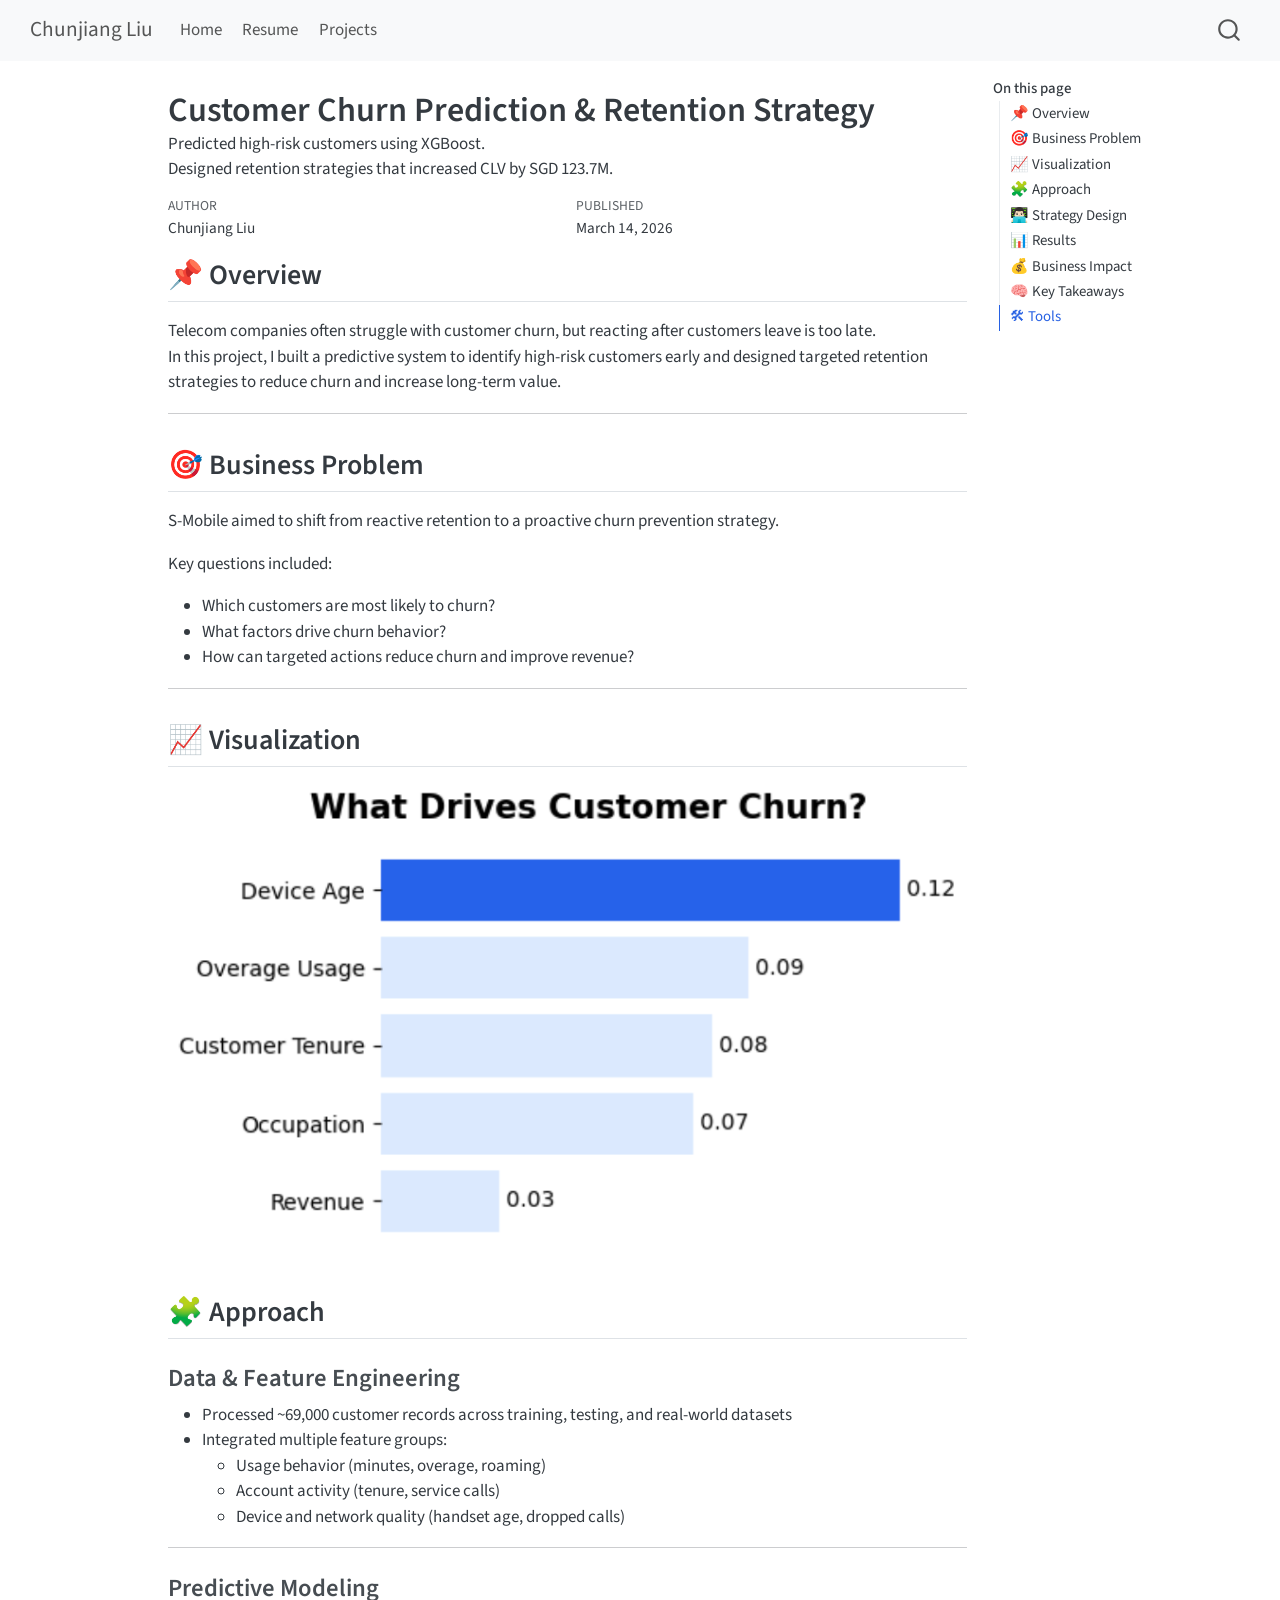
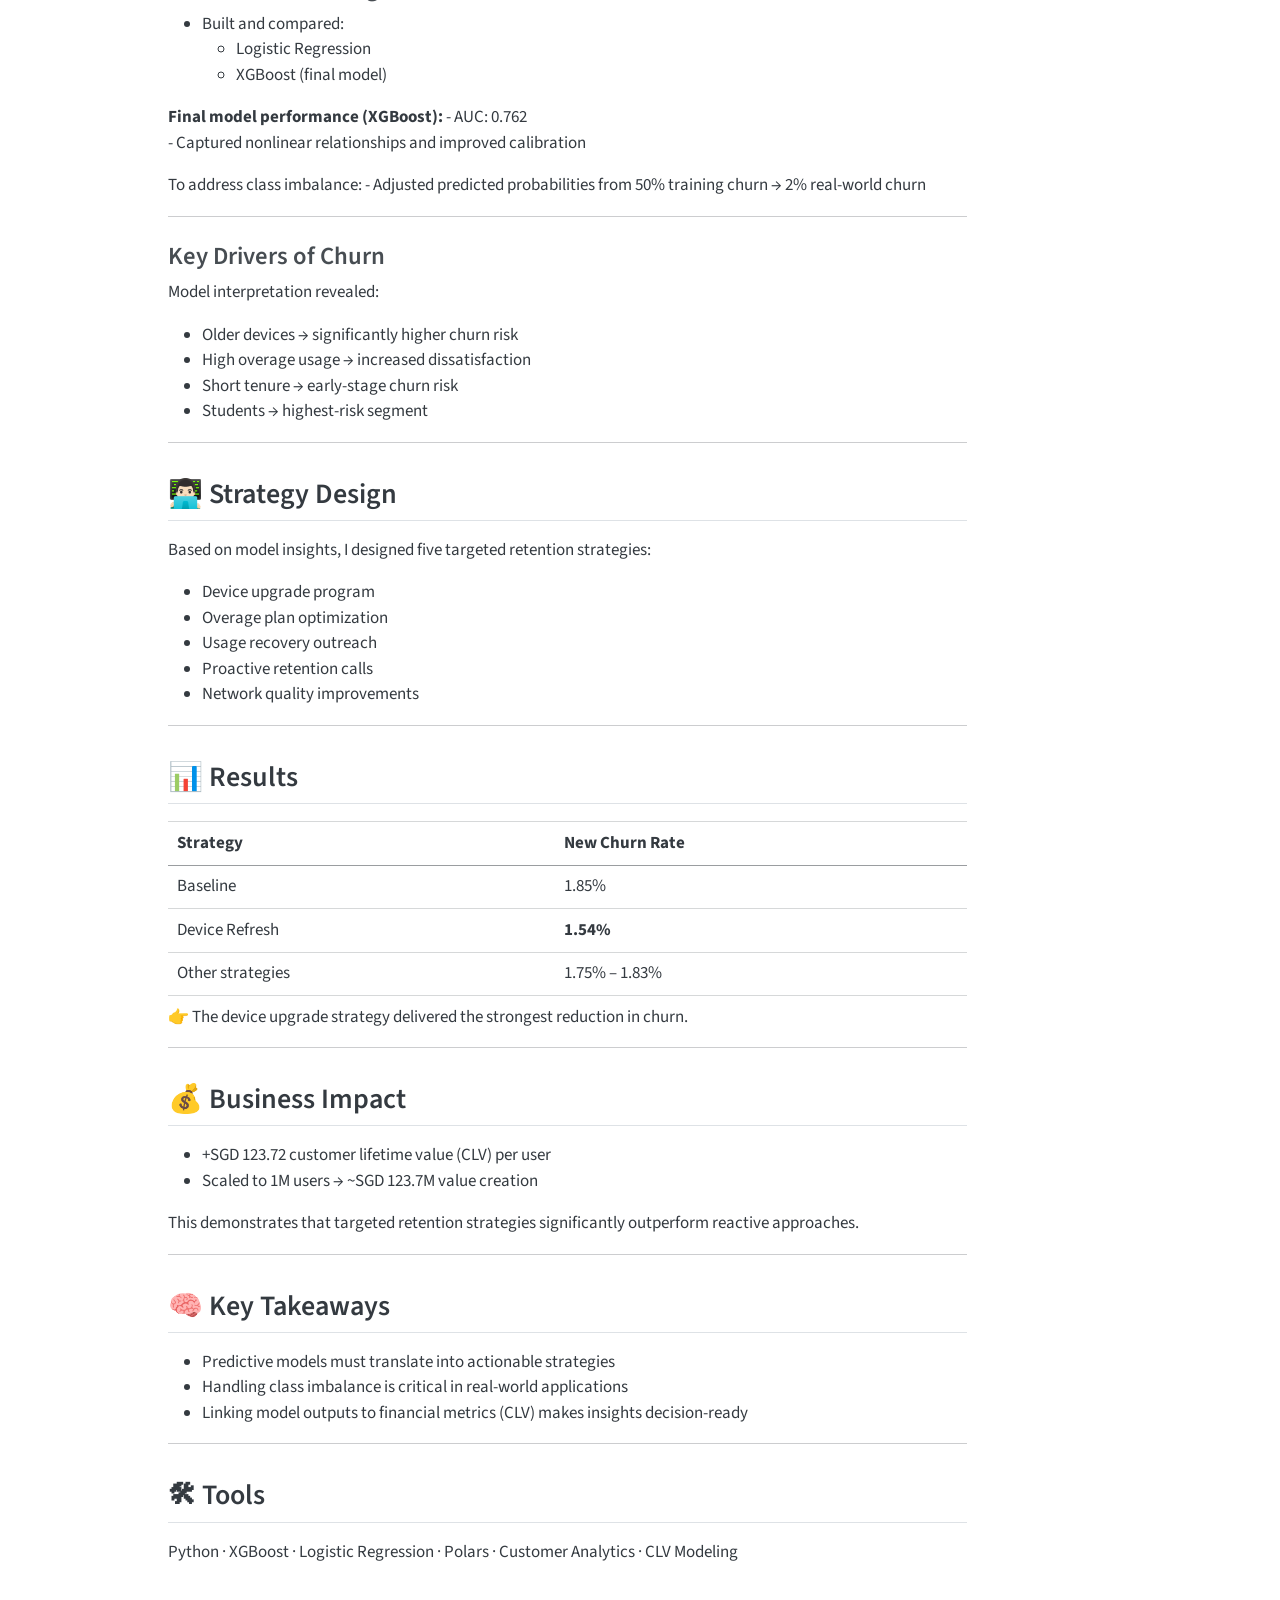
==== docs/projects/project1/index.html @ 224e1a7e "First Version Website Commit" ====
<!DOCTYPE html>
<html xmlns="http://www.w3.org/1999/xhtml" lang="en" xml:lang="en"><head>

<meta charset="utf-8">
<meta name="generator" content="quarto-1.9.36">

<meta name="viewport" content="width=device-width, initial-scale=1.0, user-scalable=yes">

<meta name="author" content="Chunjiang Liu">
<meta name="dcterms.date" content="2026-03-14">
<meta name="description" content="Predicted high-risk customers using XGBoost. Designed retention strategies that increased CLV by SGD 123.7M.">

<title>Customer Churn Prediction &amp; Retention Strategy – Chunjiang Liu</title>
<style>
/* Default styles provided by pandoc.
** See https://pandoc.org/MANUAL.html#variables-for-html for config info.
*/
code{white-space: pre-wrap;}
span.smallcaps{font-variant: small-caps;}
div.columns{display: flex; gap: min(4vw, 1.5em);}
div.column{flex: auto; overflow-x: auto;}
div.hanging-indent{margin-left: 1.5em; text-indent: -1.5em;}
ul.task-list{list-style: none;}
ul.task-list li input[type="checkbox"] {
  width: 0.8em;
  margin: 0 0.8em 0.2em -1em; /* quarto-specific, see https://github.com/quarto-dev/quarto-cli/issues/4556 */ 
  vertical-align: middle;
}
</style>


<script src="../../site_libs/quarto-nav/quarto-nav.js"></script>
<script src="../../site_libs/quarto-nav/headroom.min.js"></script>
<script src="../../site_libs/clipboard/clipboard.min.js"></script>
<script src="../../site_libs/quarto-search/autocomplete.umd.js"></script>
<script src="../../site_libs/quarto-search/fuse.min.js"></script>
<script src="../../site_libs/quarto-search/quarto-search.js"></script>
<meta name="quarto:offset" content="../../">
<script src="../../site_libs/quarto-html/quarto.js" type="module"></script>
<script src="../../site_libs/quarto-html/tabsets/tabsets.js" type="module"></script>
<script src="../../site_libs/quarto-html/popper.min.js"></script>
<script src="../../site_libs/quarto-html/tippy.umd.min.js"></script>
<script src="../../site_libs/quarto-html/anchor.min.js"></script>
<link href="../../site_libs/quarto-html/tippy.css" rel="stylesheet">
<link href="../../site_libs/quarto-html/quarto-syntax-highlighting-845c23b38eaddc0f92fda52bfe77a8c8.css" rel="stylesheet" id="quarto-text-highlighting-styles">
<script src="../../site_libs/bootstrap/bootstrap.min.js"></script>
<link href="../../site_libs/bootstrap/bootstrap-icons.css" rel="stylesheet">
<link href="../../site_libs/bootstrap/bootstrap-158031087360bce0ff56dc785ce39e06.min.css" rel="stylesheet" append-hash="true" id="quarto-bootstrap" data-mode="light">
<script id="quarto-search-options" type="application/json">{
  "location": "navbar",
  "copy-button": false,
  "collapse-after": 3,
  "panel-placement": "end",
  "type": "overlay",
  "limit": 50,
  "keyboard-shortcut": [
    "f",
    "/",
    "s"
  ],
  "show-item-context": false,
  "language": {
    "search-no-results-text": "No results",
    "search-matching-documents-text": "matching documents",
    "search-copy-link-title": "Copy link to search",
    "search-hide-matches-text": "Hide additional matches",
    "search-more-match-text": "more match in this document",
    "search-more-matches-text": "more matches in this document",
    "search-clear-button-title": "Clear",
    "search-text-placeholder": "",
    "search-detached-cancel-button-title": "Cancel",
    "search-submit-button-title": "Submit",
    "search-label": "Search"
  }
}</script>


<link rel="stylesheet" href="../../styles.css">
</head>

<body class="nav-fixed quarto-light">

<div id="quarto-search-results"></div>
  <header id="quarto-header" class="headroom fixed-top">
    <nav class="navbar navbar-expand-lg " data-bs-theme="dark">
      <div class="navbar-container container-fluid">
      <div class="navbar-brand-container mx-auto">
    <a class="navbar-brand" href="../../index.html">
    <span class="navbar-title">Chunjiang Liu</span>
    </a>
  </div>
            <div id="quarto-search" class="" title="Search"></div>
          <button class="navbar-toggler" type="button" data-bs-toggle="collapse" data-bs-target="#navbarCollapse" aria-controls="navbarCollapse" role="menu" aria-expanded="false" aria-label="Toggle navigation" onclick="if (window.quartoToggleHeadroom) { window.quartoToggleHeadroom(); }">
  <span class="navbar-toggler-icon"></span>
</button>
          <div class="collapse navbar-collapse" id="navbarCollapse">
            <ul class="navbar-nav navbar-nav-scroll me-auto">
  <li class="nav-item">
    <a class="nav-link" href="../../index.html"> 
<span class="menu-text">Home</span></a>
  </li>  
  <li class="nav-item">
    <a class="nav-link" href="../../resume.html"> 
<span class="menu-text">Resume</span></a>
  </li>  
  <li class="nav-item">
    <a class="nav-link" href="../../projects.html"> 
<span class="menu-text">Projects</span></a>
  </li>  
</ul>
          </div> <!-- /navcollapse -->
            <div class="quarto-navbar-tools">
</div>
      </div> <!-- /container-fluid -->
    </nav>
</header>
<!-- content -->
<div id="quarto-content" class="quarto-container page-columns page-rows-contents page-layout-article page-navbar">
<!-- sidebar -->
<!-- margin-sidebar -->
    <div id="quarto-margin-sidebar" class="sidebar margin-sidebar">
        <nav id="TOC" role="doc-toc" class="toc-active">
    <h2 id="toc-title">On this page</h2>
   
  <ul>
  <li><a href="#overview" id="toc-overview" class="nav-link active" data-scroll-target="#overview">📌 Overview</a></li>
  <li><a href="#business-problem" id="toc-business-problem" class="nav-link" data-scroll-target="#business-problem">🎯 Business Problem</a></li>
  <li><a href="#visualization" id="toc-visualization" class="nav-link" data-scroll-target="#visualization">📈 Visualization</a></li>
  <li><a href="#approach" id="toc-approach" class="nav-link" data-scroll-target="#approach">🧩 Approach</a>
  <ul class="collapse">
  <li><a href="#data-feature-engineering" id="toc-data-feature-engineering" class="nav-link" data-scroll-target="#data-feature-engineering">Data &amp; Feature Engineering</a></li>
  <li><a href="#predictive-modeling" id="toc-predictive-modeling" class="nav-link" data-scroll-target="#predictive-modeling">Predictive Modeling</a></li>
  <li><a href="#key-drivers-of-churn" id="toc-key-drivers-of-churn" class="nav-link" data-scroll-target="#key-drivers-of-churn">Key Drivers of Churn</a></li>
  </ul></li>
  <li><a href="#strategy-design" id="toc-strategy-design" class="nav-link" data-scroll-target="#strategy-design">👨🏻‍💻 Strategy Design</a></li>
  <li><a href="#results" id="toc-results" class="nav-link" data-scroll-target="#results">📊 Results</a></li>
  <li><a href="#business-impact" id="toc-business-impact" class="nav-link" data-scroll-target="#business-impact">💰 Business Impact</a></li>
  <li><a href="#key-takeaways" id="toc-key-takeaways" class="nav-link" data-scroll-target="#key-takeaways">🧠 Key Takeaways</a></li>
  <li><a href="#tools" id="toc-tools" class="nav-link" data-scroll-target="#tools">🛠 Tools</a></li>
  </ul>
</nav>
    </div>
<!-- main -->
<main class="content" id="quarto-document-content">

<header id="title-block-header" class="quarto-title-block default">
<div class="quarto-title">
<h1 class="title">Customer Churn Prediction &amp; Retention Strategy</h1>
</div>

<div>
  <div class="description">
    Predicted high-risk customers using XGBoost.<br>Designed retention strategies that increased CLV by SGD 123.7M.
  </div>
</div>


<div class="quarto-title-meta">

    <div>
    <div class="quarto-title-meta-heading">Author</div>
    <div class="quarto-title-meta-contents">
             <p>Chunjiang Liu </p>
          </div>
  </div>
    
    <div>
    <div class="quarto-title-meta-heading">Published</div>
    <div class="quarto-title-meta-contents">
      <p class="date">March 14, 2026</p>
    </div>
  </div>
  
    
  </div>
  


</header>


<section id="overview" class="level2">
<h2 class="anchored" data-anchor-id="overview">📌 Overview</h2>
<p>Telecom companies often struggle with customer churn, but reacting after customers leave is too late.<br>
In this project, I built a predictive system to identify high-risk customers early and designed targeted retention strategies to reduce churn and increase long-term value.</p>
<hr>
</section>
<section id="business-problem" class="level2">
<h2 class="anchored" data-anchor-id="business-problem">🎯 Business Problem</h2>
<p>S-Mobile aimed to shift from reactive retention to a proactive churn prevention strategy.</p>
<p>Key questions included:</p>
<ul>
<li>Which customers are most likely to churn?</li>
<li>What factors drive churn behavior?</li>
<li>How can targeted actions reduce churn and improve revenue?</li>
</ul>
<hr>
</section>
<section id="visualization" class="level2">
<h2 class="anchored" data-anchor-id="visualization">📈 Visualization</h2>
<p><img src="S-Mobile Project Cover.png" class="img-fluid"></p>
</section>
<section id="approach" class="level2">
<h2 class="anchored" data-anchor-id="approach">🧩 Approach</h2>
<section id="data-feature-engineering" class="level3">
<h3 class="anchored" data-anchor-id="data-feature-engineering">Data &amp; Feature Engineering</h3>
<ul>
<li>Processed ~69,000 customer records across training, testing, and real-world datasets<br>
</li>
<li>Integrated multiple feature groups:
<ul>
<li>Usage behavior (minutes, overage, roaming)</li>
<li>Account activity (tenure, service calls)</li>
<li>Device and network quality (handset age, dropped calls)</li>
</ul></li>
</ul>
<hr>
</section>
<section id="predictive-modeling" class="level3">
<h3 class="anchored" data-anchor-id="predictive-modeling">Predictive Modeling</h3>
<ul>
<li>Built and compared:
<ul>
<li>Logistic Regression<br>
</li>
<li>XGBoost (final model)</li>
</ul></li>
</ul>
<p><strong>Final model performance (XGBoost):</strong> - AUC: 0.762<br>
- Captured nonlinear relationships and improved calibration</p>
<p>To address class imbalance: - Adjusted predicted probabilities from 50% training churn → 2% real-world churn</p>
<hr>
</section>
<section id="key-drivers-of-churn" class="level3">
<h3 class="anchored" data-anchor-id="key-drivers-of-churn">Key Drivers of Churn</h3>
<p>Model interpretation revealed:</p>
<ul>
<li>Older devices → significantly higher churn risk<br>
</li>
<li>High overage usage → increased dissatisfaction<br>
</li>
<li>Short tenure → early-stage churn risk<br>
</li>
<li>Students → highest-risk segment</li>
</ul>
<hr>
</section>
</section>
<section id="strategy-design" class="level2">
<h2 class="anchored" data-anchor-id="strategy-design">👨🏻‍💻 Strategy Design</h2>
<p>Based on model insights, I designed five targeted retention strategies:</p>
<ul>
<li>Device upgrade program<br>
</li>
<li>Overage plan optimization<br>
</li>
<li>Usage recovery outreach<br>
</li>
<li>Proactive retention calls<br>
</li>
<li>Network quality improvements</li>
</ul>
<hr>
</section>
<section id="results" class="level2">
<h2 class="anchored" data-anchor-id="results">📊 Results</h2>
<table class="caption-top table">
<thead>
<tr class="header">
<th>Strategy</th>
<th>New Churn Rate</th>
</tr>
</thead>
<tbody>
<tr class="odd">
<td>Baseline</td>
<td>1.85%</td>
</tr>
<tr class="even">
<td>Device Refresh</td>
<td><strong>1.54%</strong></td>
</tr>
<tr class="odd">
<td>Other strategies</td>
<td>1.75% – 1.83%</td>
</tr>
</tbody>
</table>
<p>👉 The device upgrade strategy delivered the strongest reduction in churn.</p>
<hr>
</section>
<section id="business-impact" class="level2">
<h2 class="anchored" data-anchor-id="business-impact">💰 Business Impact</h2>
<ul>
<li>+SGD 123.72 customer lifetime value (CLV) per user<br>
</li>
<li>Scaled to 1M users → ~SGD 123.7M value creation</li>
</ul>
<p>This demonstrates that targeted retention strategies significantly outperform reactive approaches.</p>
<hr>
</section>
<section id="key-takeaways" class="level2">
<h2 class="anchored" data-anchor-id="key-takeaways">🧠 Key Takeaways</h2>
<ul>
<li>Predictive models must translate into actionable strategies<br>
</li>
<li>Handling class imbalance is critical in real-world applications<br>
</li>
<li>Linking model outputs to financial metrics (CLV) makes insights decision-ready</li>
</ul>
<hr>
</section>
<section id="tools" class="level2">
<h2 class="anchored" data-anchor-id="tools">🛠 Tools</h2>
<p>Python · XGBoost · Logistic Regression · Polars · Customer Analytics · CLV Modeling</p>


</section>

</main> <!-- /main -->
<script id="quarto-html-after-body" type="application/javascript">
  window.document.addEventListener("DOMContentLoaded", function (event) {
    const icon = "";
    const anchorJS = new window.AnchorJS();
    anchorJS.options = {
      placement: 'right',
      icon: icon
    };
    anchorJS.add('.anchored');
    const isCodeAnnotation = (el) => {
      for (const clz of el.classList) {
        if (clz.startsWith('code-annotation-')) {                     
          return true;
        }
      }
      return false;
    }
    const onCopySuccess = function(e) {
      // button target
      const button = e.trigger;
      // don't keep focus
      button.blur();
      // flash "checked"
      button.classList.add('code-copy-button-checked');
      var currentTitle = button.getAttribute("title");
      button.setAttribute("title", "Copied!");
      let tooltip;
      if (window.bootstrap) {
        button.setAttribute("data-bs-toggle", "tooltip");
        button.setAttribute("data-bs-placement", "left");
        button.setAttribute("data-bs-title", "Copied!");
        tooltip = new bootstrap.Tooltip(button, 
          { trigger: "manual", 
            customClass: "code-copy-button-tooltip",
            offset: [0, -8]});
        tooltip.show();    
      }
      setTimeout(function() {
        if (tooltip) {
          tooltip.hide();
          button.removeAttribute("data-bs-title");
          button.removeAttribute("data-bs-toggle");
          button.removeAttribute("data-bs-placement");
        }
        button.setAttribute("title", currentTitle);
        button.classList.remove('code-copy-button-checked');
      }, 1000);
      // clear code selection
      e.clearSelection();
    }
    const getTextToCopy = function(trigger) {
      const outerScaffold = trigger.parentElement.cloneNode(true);
      const codeEl = outerScaffold.querySelector('code');
      for (const childEl of codeEl.children) {
        if (isCodeAnnotation(childEl)) {
          childEl.remove();
        }
      }
      return codeEl.innerText;
    }
    const clipboard = new window.ClipboardJS('.code-copy-button:not([data-in-quarto-modal])', {
      text: getTextToCopy
    });
    clipboard.on('success', onCopySuccess);
    if (window.document.getElementById('quarto-embedded-source-code-modal')) {
      const clipboardModal = new window.ClipboardJS('.code-copy-button[data-in-quarto-modal]', {
        text: getTextToCopy,
        container: window.document.getElementById('quarto-embedded-source-code-modal')
      });
      clipboardModal.on('success', onCopySuccess);
    }
      var localhostRegex = new RegExp(/^(?:http|https):\/\/localhost\:?[0-9]*\//);
      var mailtoRegex = new RegExp(/^mailto:/);
        var filterRegex = new RegExp('/' + window.location.host + '/');
      var isInternal = (href) => {
          return filterRegex.test(href) || localhostRegex.test(href) || mailtoRegex.test(href);
      }
      // Inspect non-navigation links and adorn them if external
     var links = window.document.querySelectorAll('a[href]:not(.nav-link):not(.navbar-brand):not(.toc-action):not(.sidebar-link):not(.sidebar-item-toggle):not(.pagination-link):not(.no-external):not([aria-hidden]):not(.dropdown-item):not(.quarto-navigation-tool):not(.about-link)');
      for (var i=0; i<links.length; i++) {
        const link = links[i];
        if (!isInternal(link.href)) {
          // undo the damage that might have been done by quarto-nav.js in the case of
          // links that we want to consider external
          if (link.dataset.originalHref !== undefined) {
            link.href = link.dataset.originalHref;
          }
        }
      }
    function tippyHover(el, contentFn, onTriggerFn, onUntriggerFn) {
      const config = {
        allowHTML: true,
        maxWidth: 500,
        delay: 100,
        arrow: false,
        appendTo: function(el) {
            return el.parentElement;
        },
        interactive: true,
        interactiveBorder: 10,
        theme: 'quarto',
        placement: 'bottom-start',
      };
      if (contentFn) {
        config.content = contentFn;
      }
      if (onTriggerFn) {
        config.onTrigger = onTriggerFn;
      }
      if (onUntriggerFn) {
        config.onUntrigger = onUntriggerFn;
      }
      window.tippy(el, config); 
    }
    const noterefs = window.document.querySelectorAll('a[role="doc-noteref"]');
    for (var i=0; i<noterefs.length; i++) {
      const ref = noterefs[i];
      tippyHover(ref, function() {
        // use id or data attribute instead here
        let href = ref.getAttribute('data-footnote-href') || ref.getAttribute('href');
        try { href = new URL(href).hash; } catch {}
        const id = href.replace(/^#\/?/, "");
        const note = window.document.getElementById(id);
        if (note) {
          return note.innerHTML;
        } else {
          return "";
        }
      });
    }
    const xrefs = window.document.querySelectorAll('a.quarto-xref');
    const processXRef = (id, note) => {
      // Strip column container classes
      const stripColumnClz = (el) => {
        el.classList.remove("page-full", "page-columns");
        if (el.children) {
          for (const child of el.children) {
            stripColumnClz(child);
          }
        }
      }
      stripColumnClz(note)
      if (id === null || id.startsWith('sec-')) {
        // Special case sections, only their first couple elements
        const container = document.createElement("div");
        if (note.children && note.children.length > 2) {
          container.appendChild(note.children[0].cloneNode(true));
          for (let i = 1; i < note.children.length; i++) {
            const child = note.children[i];
            if (child.tagName === "P" && child.innerText === "") {
              continue;
            } else {
              container.appendChild(child.cloneNode(true));
              break;
            }
          }
          if (window.Quarto?.typesetMath) {
            window.Quarto.typesetMath(container);
          }
          return container.innerHTML
        } else {
          if (window.Quarto?.typesetMath) {
            window.Quarto.typesetMath(note);
          }
          return note.innerHTML;
        }
      } else {
        // Remove any anchor links if they are present
        const anchorLink = note.querySelector('a.anchorjs-link');
        if (anchorLink) {
          anchorLink.remove();
        }
        if (window.Quarto?.typesetMath) {
          window.Quarto.typesetMath(note);
        }
        if (note.classList.contains("callout")) {
          return note.outerHTML;
        } else {
          return note.innerHTML;
        }
      }
    }
    for (var i=0; i<xrefs.length; i++) {
      const xref = xrefs[i];
      tippyHover(xref, undefined, function(instance) {
        instance.disable();
        let url = xref.getAttribute('href');
        let hash = undefined; 
        if (url.startsWith('#')) {
          hash = url;
        } else {
          try { hash = new URL(url).hash; } catch {}
        }
        if (hash) {
          const id = hash.replace(/^#\/?/, "");
          const note = window.document.getElementById(id);
          if (note !== null) {
            try {
              const html = processXRef(id, note.cloneNode(true));
              instance.setContent(html);
            } finally {
              instance.enable();
              instance.show();
            }
          } else {
            // See if we can fetch this
            fetch(url.split('#')[0])
            .then(res => res.text())
            .then(html => {
              const parser = new DOMParser();
              const htmlDoc = parser.parseFromString(html, "text/html");
              const note = htmlDoc.getElementById(id);
              if (note !== null) {
                const html = processXRef(id, note);
                instance.setContent(html);
              } 
            }).finally(() => {
              instance.enable();
              instance.show();
            });
          }
        } else {
          // See if we can fetch a full url (with no hash to target)
          // This is a special case and we should probably do some content thinning / targeting
          fetch(url)
          .then(res => res.text())
          .then(html => {
            const parser = new DOMParser();
            const htmlDoc = parser.parseFromString(html, "text/html");
            const note = htmlDoc.querySelector('main.content');
            if (note !== null) {
              // This should only happen for chapter cross references
              // (since there is no id in the URL)
              // remove the first header
              if (note.children.length > 0 && note.children[0].tagName === "HEADER") {
                note.children[0].remove();
              }
              const html = processXRef(null, note);
              instance.setContent(html);
            } 
          }).finally(() => {
            instance.enable();
            instance.show();
          });
        }
      }, function(instance) {
      });
    }
        let selectedAnnoteEl;
        const selectorForAnnotation = ( cell, annotation) => {
          let cellAttr = 'data-code-cell="' + cell + '"';
          let lineAttr = 'data-code-annotation="' +  annotation + '"';
          const selector = 'span[' + cellAttr + '][' + lineAttr + ']';
          return selector;
        }
        const selectCodeLines = (annoteEl) => {
          const doc = window.document;
          const targetCell = annoteEl.getAttribute("data-target-cell");
          const targetAnnotation = annoteEl.getAttribute("data-target-annotation");
          const annoteSpan = window.document.querySelector(selectorForAnnotation(targetCell, targetAnnotation));
          const lines = annoteSpan.getAttribute("data-code-lines").split(",");
          const lineIds = lines.map((line) => {
            return targetCell + "-" + line;
          })
          let top = null;
          let height = null;
          let parent = null;
          if (lineIds.length > 0) {
              //compute the position of the single el (top and bottom and make a div)
              const el = window.document.getElementById(lineIds[0]);
              top = el.offsetTop;
              height = el.offsetHeight;
              parent = el.parentElement.parentElement;
            if (lineIds.length > 1) {
              const lastEl = window.document.getElementById(lineIds[lineIds.length - 1]);
              const bottom = lastEl.offsetTop + lastEl.offsetHeight;
              height = bottom - top;
            }
            if (top !== null && height !== null && parent !== null) {
              // cook up a div (if necessary) and position it 
              let div = window.document.getElementById("code-annotation-line-highlight");
              if (div === null) {
                div = window.document.createElement("div");
                div.setAttribute("id", "code-annotation-line-highlight");
                div.style.position = 'absolute';
                parent.appendChild(div);
              }
              div.style.top = top - 2 + "px";
              div.style.height = height + 4 + "px";
              div.style.left = 0;
              let gutterDiv = window.document.getElementById("code-annotation-line-highlight-gutter");
              if (gutterDiv === null) {
                gutterDiv = window.document.createElement("div");
                gutterDiv.setAttribute("id", "code-annotation-line-highlight-gutter");
                gutterDiv.style.position = 'absolute';
                const codeCell = window.document.getElementById(targetCell);
                const gutter = codeCell.querySelector('.code-annotation-gutter');
                gutter.appendChild(gutterDiv);
              }
              gutterDiv.style.top = top - 2 + "px";
              gutterDiv.style.height = height + 4 + "px";
            }
            selectedAnnoteEl = annoteEl;
          }
        };
        const unselectCodeLines = () => {
          const elementsIds = ["code-annotation-line-highlight", "code-annotation-line-highlight-gutter"];
          elementsIds.forEach((elId) => {
            const div = window.document.getElementById(elId);
            if (div) {
              div.remove();
            }
          });
          selectedAnnoteEl = undefined;
        };
          // Handle positioning of the toggle
      window.addEventListener(
        "resize",
        throttle(() => {
          elRect = undefined;
          if (selectedAnnoteEl) {
            selectCodeLines(selectedAnnoteEl);
          }
        }, 10)
      );
      function throttle(fn, ms) {
      let throttle = false;
      let timer;
        return (...args) => {
          if(!throttle) { // first call gets through
              fn.apply(this, args);
              throttle = true;
          } else { // all the others get throttled
              if(timer) clearTimeout(timer); // cancel #2
              timer = setTimeout(() => {
                fn.apply(this, args);
                timer = throttle = false;
              }, ms);
          }
        };
      }
        // Attach click handler to the DT
        const annoteDls = window.document.querySelectorAll('dt[data-target-cell]');
        for (const annoteDlNode of annoteDls) {
          annoteDlNode.addEventListener('click', (event) => {
            const clickedEl = event.target;
            if (clickedEl !== selectedAnnoteEl) {
              unselectCodeLines();
              const activeEl = window.document.querySelector('dt[data-target-cell].code-annotation-active');
              if (activeEl) {
                activeEl.classList.remove('code-annotation-active');
              }
              selectCodeLines(clickedEl);
              clickedEl.classList.add('code-annotation-active');
            } else {
              // Unselect the line
              unselectCodeLines();
              clickedEl.classList.remove('code-annotation-active');
            }
          });
        }
    const findCites = (el) => {
      const parentEl = el.parentElement;
      if (parentEl) {
        const cites = parentEl.dataset.cites;
        if (cites) {
          return {
            el,
            cites: cites.split(' ')
          };
        } else {
          return findCites(el.parentElement)
        }
      } else {
        return undefined;
      }
    };
    var bibliorefs = window.document.querySelectorAll('a[role="doc-biblioref"]');
    for (var i=0; i<bibliorefs.length; i++) {
      const ref = bibliorefs[i];
      const citeInfo = findCites(ref);
      if (citeInfo) {
        tippyHover(citeInfo.el, function() {
          var popup = window.document.createElement('div');
          citeInfo.cites.forEach(function(cite) {
            var citeDiv = window.document.createElement('div');
            citeDiv.classList.add('hanging-indent');
            citeDiv.classList.add('csl-entry');
            var biblioDiv = window.document.getElementById('ref-' + cite);
            if (biblioDiv) {
              citeDiv.innerHTML = biblioDiv.innerHTML;
            }
            popup.appendChild(citeDiv);
          });
          return popup.innerHTML;
        });
      }
    }
  });
  </script>
</div> <!-- /content -->




</body></html>
---- docs/site_libs/quarto-html/tippy.css ----
.tippy-box[data-animation=fade][data-state=hidden]{opacity:0}[data-tippy-root]{max-width:calc(100vw - 10px)}.tippy-box{position:relative;background-color:#333;color:#fff;border-radius:4px;font-size:14px;line-height:1.4;white-space:normal;outline:0;transition-property:transform,visibility,opacity}.tippy-box[data-placement^=top]>.tippy-arrow{bottom:0}.tippy-box[data-placement^=top]>.tippy-arrow:before{bottom:-7px;left:0;border-width:8px 8px 0;border-top-color:initial;transform-origin:center top}.tippy-box[data-placement^=bottom]>.tippy-arrow{top:0}.tippy-box[data-placement^=bottom]>.tippy-arrow:before{top:-7px;left:0;border-width:0 8px 8px;border-bottom-color:initial;transform-origin:center bottom}.tippy-box[data-placement^=left]>.tippy-arrow{right:0}.tippy-box[data-placement^=left]>.tippy-arrow:before{border-width:8px 0 8px 8px;border-left-color:initial;right:-7px;transform-origin:center left}.tippy-box[data-placement^=right]>.tippy-arrow{left:0}.tippy-box[data-placement^=right]>.tippy-arrow:before{left:-7px;border-width:8px 8px 8px 0;border-right-color:initial;transform-origin:center right}.tippy-box[data-inertia][data-state=visible]{transition-timing-function:cubic-bezier(.54,1.5,.38,1.11)}.tippy-arrow{width:16px;height:16px;color:#333}.tippy-arrow:before{content:"";position:absolute;border-color:transparent;border-style:solid}.tippy-content{position:relative;padding:5px 9px;z-index:1}
---- docs/site_libs/quarto-html/quarto-syntax-highlighting-845c23b38eaddc0f92fda52bfe77a8c8.css ----
/* quarto syntax highlight colors */
:root {
  --quarto-hl-ot-color: #003B4F;
  --quarto-hl-at-color: #657422;
  --quarto-hl-ss-color: #20794D;
  --quarto-hl-an-color: #5E5E5E;
  --quarto-hl-fu-color: #4758AB;
  --quarto-hl-st-color: #20794D;
  --quarto-hl-cf-color: #003B4F;
  --quarto-hl-op-color: #5E5E5E;
  --quarto-hl-er-color: #AD0000;
  --quarto-hl-bn-color: #AD0000;
  --quarto-hl-al-color: #AD0000;
  --quarto-hl-va-color: #111111;
  --quarto-hl-bu-color: inherit;
  --quarto-hl-ex-color: inherit;
  --quarto-hl-pp-color: #AD0000;
  --quarto-hl-in-color: #5E5E5E;
  --quarto-hl-vs-color: #20794D;
  --quarto-hl-wa-color: #5E5E5E;
  --quarto-hl-do-color: #5E5E5E;
  --quarto-hl-im-color: #00769E;
  --quarto-hl-ch-color: #20794D;
  --quarto-hl-dt-color: #AD0000;
  --quarto-hl-fl-color: #AD0000;
  --quarto-hl-co-color: #5E5E5E;
  --quarto-hl-cv-color: #5E5E5E;
  --quarto-hl-cn-color: #8f5902;
  --quarto-hl-sc-color: #5E5E5E;
  --quarto-hl-dv-color: #AD0000;
  --quarto-hl-kw-color: #003B4F;
}

/* other quarto variables */
:root {
  --quarto-font-monospace: SFMono-Regular, Menlo, Monaco, Consolas, "Liberation Mono", "Courier New", monospace;
}

/* syntax highlight based on Pandoc's rules */
pre > code.sourceCode > span {
  color: #003B4F;
}

code.sourceCode > span {
  color: #003B4F;
}

div.sourceCode,
div.sourceCode pre.sourceCode {
  color: #003B4F;
}

/* Normal */
code span {
  color: #003B4F;
}

/* Alert */
code span.al {
  color: #AD0000;
  font-style: inherit;
}

/* Annotation */
code span.an {
  color: #5E5E5E;
  font-style: inherit;
}

/* Attribute */
code span.at {
  color: #657422;
  font-style: inherit;
}

/* BaseN */
code span.bn {
  color: #AD0000;
  font-style: inherit;
}

/* BuiltIn */
code span.bu {
  font-style: inherit;
}

/* ControlFlow */
code span.cf {
  color: #003B4F;
  font-weight: bold;
  font-style: inherit;
}

/* Char */
code span.ch {
  color: #20794D;
  font-style: inherit;
}

/* Constant */
code span.cn {
  color: #8f5902;
  font-style: inherit;
}

/* Comment */
code span.co {
  color: #5E5E5E;
  font-style: inherit;
}

/* CommentVar */
code span.cv {
  color: #5E5E5E;
  font-style: italic;
}

/* Documentation */
code span.do {
  color: #5E5E5E;
  font-style: italic;
}

/* DataType */
code span.dt {
  color: #AD0000;
  font-style: inherit;
}

/* DecVal */
code span.dv {
  color: #AD0000;
  font-style: inherit;
}

/* Error */
code span.er {
  color: #AD0000;
  font-style: inherit;
}

/* Extension */
code span.ex {
  font-style: inherit;
}

/* Float */
code span.fl {
  color: #AD0000;
  font-style: inherit;
}

/* Function */
code span.fu {
  color: #4758AB;
  font-style: inherit;
}

/* Import */
code span.im {
  color: #00769E;
  font-style: inherit;
}

/* Information */
code span.in {
  color: #5E5E5E;
  font-style: inherit;
}

/* Keyword */
code span.kw {
  color: #003B4F;
  font-weight: bold;
  font-style: inherit;
}

/* Operator */
code span.op {
  color: #5E5E5E;
  font-style: inherit;
}

/* Other */
code span.ot {
  color: #003B4F;
  font-style: inherit;
}

/* Preprocessor */
code span.pp {
  color: #AD0000;
  font-style: inherit;
}

/* SpecialChar */
code span.sc {
  color: #5E5E5E;
  font-style: inherit;
}

/* SpecialString */
code span.ss {
  color: #20794D;
  font-style: inherit;
}

/* String */
code span.st {
  color: #20794D;
  font-style: inherit;
}

/* Variable */
code span.va {
  color: #111111;
  font-style: inherit;
}

/* VerbatimString */
code span.vs {
  color: #20794D;
  font-style: inherit;
}

/* Warning */
code span.wa {
  color: #5E5E5E;
  font-style: italic;
}

.prevent-inlining {
  content: "</";
}

/*# sourceMappingURL=ac89f0bb514bba72461919f78549e31c.css.map */
---- docs/styles.css ----
/* css styles */
/* Project card description style */
.quarto-grid-item .listing-description {
  font-size: 0.95rem;
  line-height: 1.5;
  color: #555;
  margin-top: 8px;
}

/* Optional: make title slightly tighter */
.quarto-grid-item .listing-title {
  margin-bottom: 6px;
}
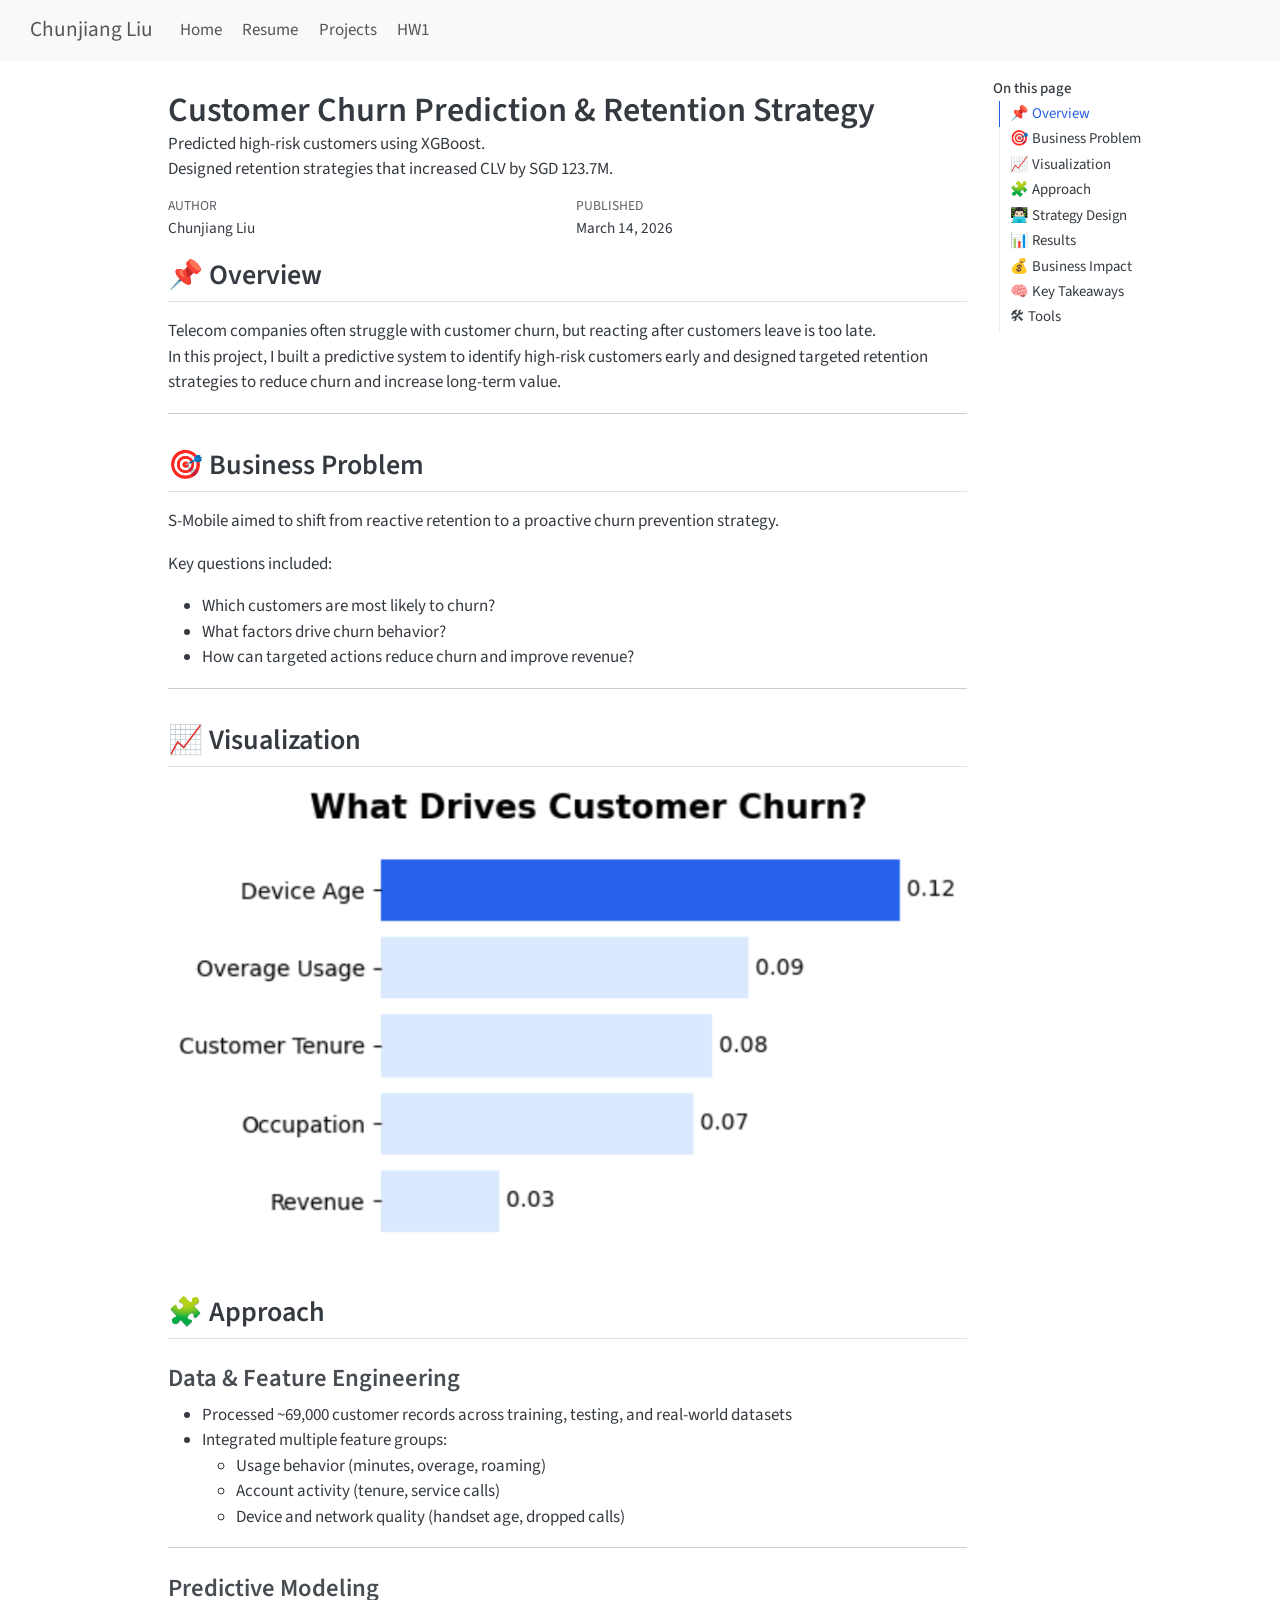
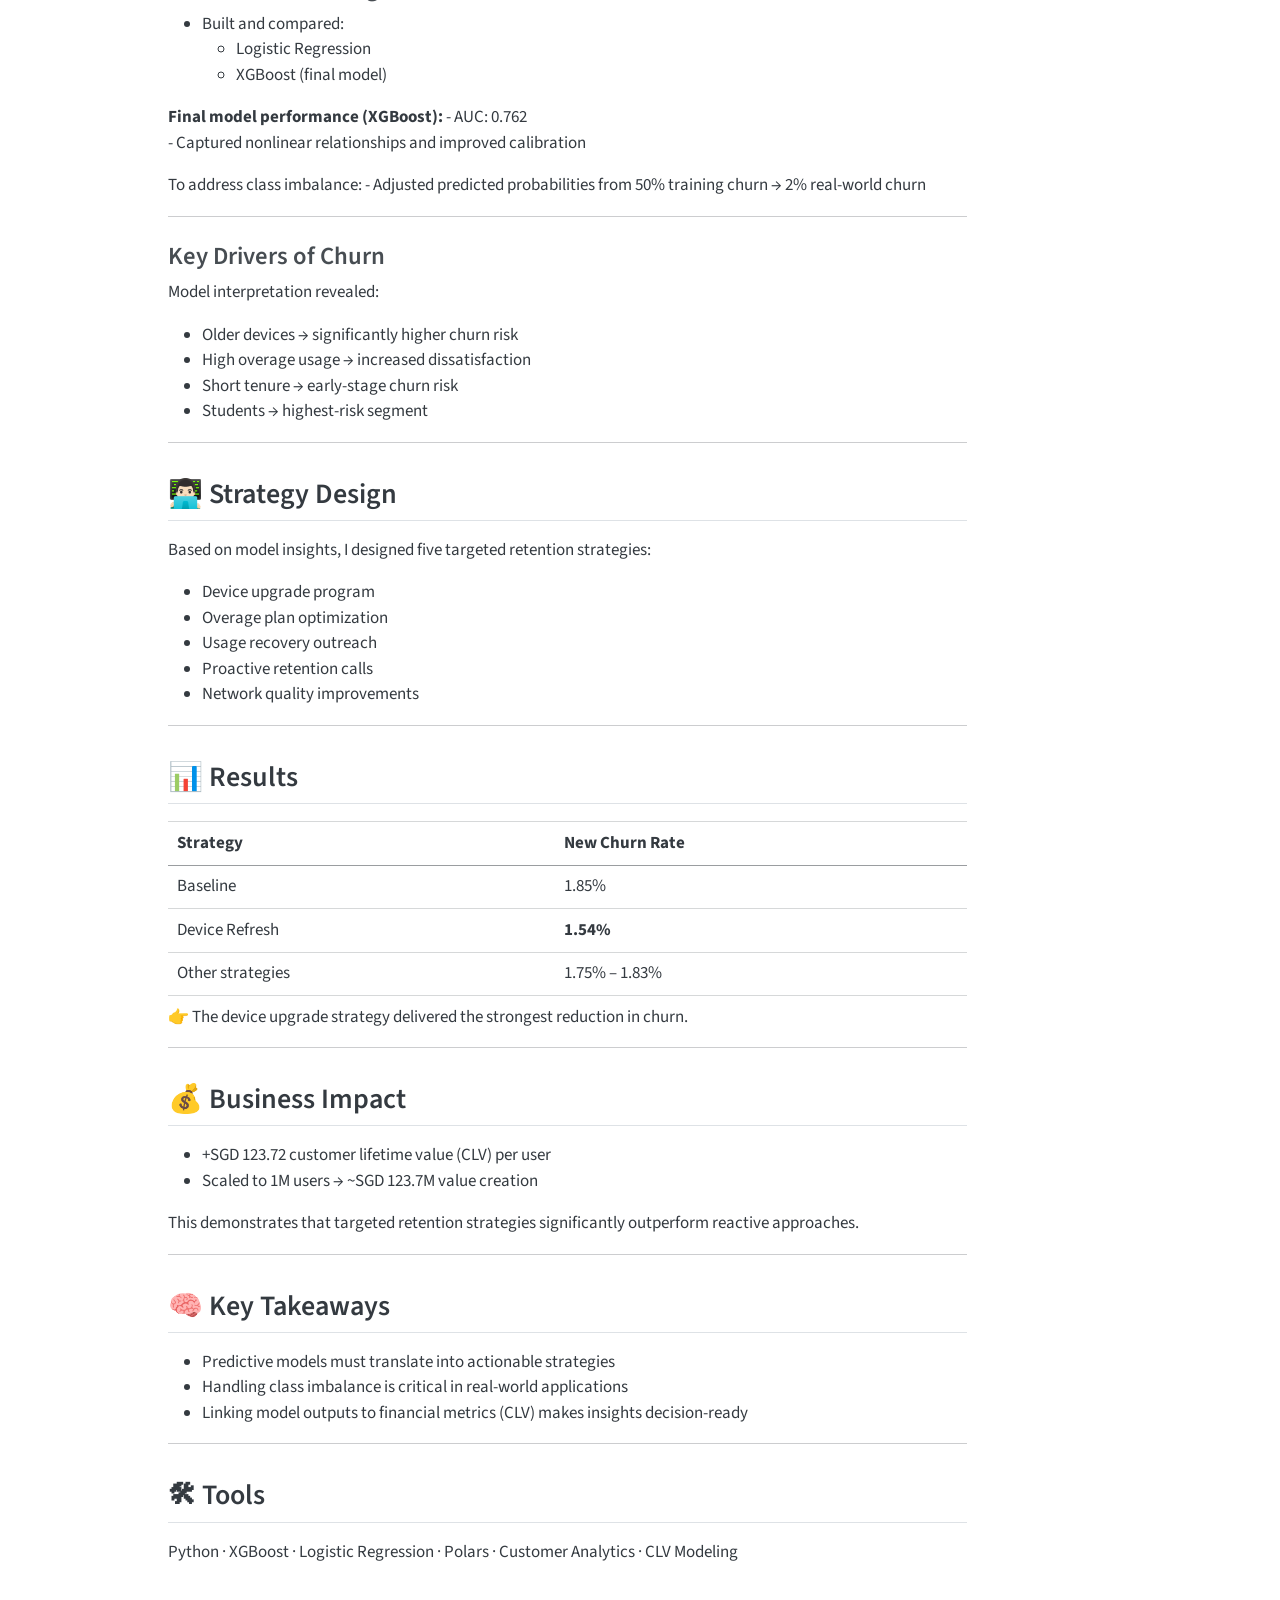
==== commit dfe26ad7: "Render full site with HW1 navbar update" ====
--- a/docs/projects/project1/index.html
+++ b/docs/projects/project1/index.html
@@ -2,7 +2,7 @@
 <html xmlns="http://www.w3.org/1999/xhtml" lang="en" xml:lang="en"><head>
 
 <meta charset="utf-8">
-<meta name="generator" content="quarto-1.9.36">
+<meta name="generator" content="quarto-1.9.13">
 
 <meta name="viewport" content="width=device-width, initial-scale=1.0, user-scalable=yes">
 
@@ -12,9 +12,6 @@
 
 <title>Customer Churn Prediction &amp; Retention Strategy – Chunjiang Liu</title>
 <style>
-/* Default styles provided by pandoc.
-** See https://pandoc.org/MANUAL.html#variables-for-html for config info.
-*/
 code{white-space: pre-wrap;}
 span.smallcaps{font-variant: small-caps;}
 div.columns{display: flex; gap: min(4vw, 1.5em);}
@@ -38,14 +35,15 @@
 <meta name="quarto:offset" content="../../">
 <script src="../../site_libs/quarto-html/quarto.js" type="module"></script>
 <script src="../../site_libs/quarto-html/tabsets/tabsets.js" type="module"></script>
+<script src="../../site_libs/quarto-html/axe/axe-check.js" type="module"></script>
 <script src="../../site_libs/quarto-html/popper.min.js"></script>
 <script src="../../site_libs/quarto-html/tippy.umd.min.js"></script>
 <script src="../../site_libs/quarto-html/anchor.min.js"></script>
 <link href="../../site_libs/quarto-html/tippy.css" rel="stylesheet">
-<link href="../../site_libs/quarto-html/quarto-syntax-highlighting-845c23b38eaddc0f92fda52bfe77a8c8.css" rel="stylesheet" id="quarto-text-highlighting-styles">
+<link href="../../site_libs/quarto-html/quarto-syntax-highlighting-ac077c1e730dfeb5e42400639d17284e.css" rel="stylesheet" id="quarto-text-highlighting-styles">
 <script src="../../site_libs/bootstrap/bootstrap.min.js"></script>
 <link href="../../site_libs/bootstrap/bootstrap-icons.css" rel="stylesheet">
-<link href="../../site_libs/bootstrap/bootstrap-158031087360bce0ff56dc785ce39e06.min.css" rel="stylesheet" append-hash="true" id="quarto-bootstrap" data-mode="light">
+<link href="../../site_libs/bootstrap/bootstrap-d9d4f0765c13753338fdcb6119180560.min.css" rel="stylesheet" append-hash="true" id="quarto-bootstrap" data-mode="light">
 <script id="quarto-search-options" type="application/json">{
   "location": "navbar",
   "copy-button": false,
@@ -106,6 +104,10 @@
   <li class="nav-item">
     <a class="nav-link" href="../../projects.html"> 
 <span class="menu-text">Projects</span></a>
+  </li>  
+  <li class="nav-item">
+    <a class="nav-link" href="../../hw1.html"> 
+<span class="menu-text">HW1</span></a>
   </li>  
 </ul>
           </div> <!-- /navcollapse -->
--- a/docs/site_libs/quarto-html/quarto-syntax-highlighting-ac077c1e730dfeb5e42400639d17284e.css
+++ b/docs/site_libs/quarto-html/quarto-syntax-highlighting-ac077c1e730dfeb5e42400639d17284e.css
@@ -0,0 +1,236 @@
+/* quarto syntax highlight colors */
+:root {
+  --quarto-hl-ot-color: #003B4F;
+  --quarto-hl-at-color: #657422;
+  --quarto-hl-ss-color: #20794D;
+  --quarto-hl-an-color: #5E5E5E;
+  --quarto-hl-fu-color: #4758AB;
+  --quarto-hl-st-color: #20794D;
+  --quarto-hl-cf-color: #003B4F;
+  --quarto-hl-op-color: #5E5E5E;
+  --quarto-hl-er-color: #AD0000;
+  --quarto-hl-bn-color: #AD0000;
+  --quarto-hl-al-color: #AD0000;
+  --quarto-hl-va-color: #111111;
+  --quarto-hl-bu-color: inherit;
+  --quarto-hl-ex-color: inherit;
+  --quarto-hl-pp-color: #AD0000;
+  --quarto-hl-in-color: #5E5E5E;
+  --quarto-hl-vs-color: #20794D;
+  --quarto-hl-wa-color: #5E5E5E;
+  --quarto-hl-do-color: #5E5E5E;
+  --quarto-hl-im-color: #00769E;
+  --quarto-hl-ch-color: #20794D;
+  --quarto-hl-dt-color: #AD0000;
+  --quarto-hl-fl-color: #AD0000;
+  --quarto-hl-co-color: #5E5E5E;
+  --quarto-hl-cv-color: #5E5E5E;
+  --quarto-hl-cn-color: #8f5902;
+  --quarto-hl-sc-color: #5E5E5E;
+  --quarto-hl-dv-color: #AD0000;
+  --quarto-hl-kw-color: #003B4F;
+}
+
+/* other quarto variables */
+:root {
+  --quarto-font-monospace: SFMono-Regular, Menlo, Monaco, Consolas, "Liberation Mono", "Courier New", monospace;
+}
+
+/* syntax highlight based on Pandoc's rules */
+pre > code.sourceCode > span {
+  color: #003B4F;
+}
+
+code.sourceCode > span {
+  color: #003B4F;
+}
+
+div.sourceCode,
+div.sourceCode pre.sourceCode {
+  color: #003B4F;
+}
+
+/* Normal */
+code span {
+  color: #003B4F;
+}
+
+/* Alert */
+code span.al {
+  color: #AD0000;
+  font-style: inherit;
+}
+
+/* Annotation */
+code span.an {
+  color: #5E5E5E;
+  font-style: inherit;
+}
+
+/* Attribute */
+code span.at {
+  color: #657422;
+  font-style: inherit;
+}
+
+/* BaseN */
+code span.bn {
+  color: #AD0000;
+  font-style: inherit;
+}
+
+/* BuiltIn */
+code span.bu {
+  font-style: inherit;
+}
+
+/* ControlFlow */
+code span.cf {
+  color: #003B4F;
+  font-weight: bold;
+  font-style: inherit;
+}
+
+/* Char */
+code span.ch {
+  color: #20794D;
+  font-style: inherit;
+}
+
+/* Constant */
+code span.cn {
+  color: #8f5902;
+  font-style: inherit;
+}
+
+/* Comment */
+code span.co {
+  color: #5E5E5E;
+  font-style: inherit;
+}
+
+/* CommentVar */
+code span.cv {
+  color: #5E5E5E;
+  font-style: italic;
+}
+
+/* Documentation */
+code span.do {
+  color: #5E5E5E;
+  font-style: italic;
+}
+
+/* DataType */
+code span.dt {
+  color: #AD0000;
+  font-style: inherit;
+}
+
+/* DecVal */
+code span.dv {
+  color: #AD0000;
+  font-style: inherit;
+}
+
+/* Error */
+code span.er {
+  color: #AD0000;
+  font-style: inherit;
+}
+
+/* Extension */
+code span.ex {
+  font-style: inherit;
+}
+
+/* Float */
+code span.fl {
+  color: #AD0000;
+  font-style: inherit;
+}
+
+/* Function */
+code span.fu {
+  color: #4758AB;
+  font-style: inherit;
+}
+
+/* Import */
+code span.im {
+  color: #00769E;
+  font-style: inherit;
+}
+
+/* Information */
+code span.in {
+  color: #5E5E5E;
+  font-style: inherit;
+}
+
+/* Keyword */
+code span.kw {
+  color: #003B4F;
+  font-weight: bold;
+  font-style: inherit;
+}
+
+/* Operator */
+code span.op {
+  color: #5E5E5E;
+  font-style: inherit;
+}
+
+/* Other */
+code span.ot {
+  color: #003B4F;
+  font-style: inherit;
+}
+
+/* Preprocessor */
+code span.pp {
+  color: #AD0000;
+  font-style: inherit;
+}
+
+/* SpecialChar */
+code span.sc {
+  color: #5E5E5E;
+  font-style: inherit;
+}
+
+/* SpecialString */
+code span.ss {
+  color: #20794D;
+  font-style: inherit;
+}
+
+/* String */
+code span.st {
+  color: #20794D;
+  font-style: inherit;
+}
+
+/* Variable */
+code span.va {
+  color: #111111;
+  font-style: inherit;
+}
+
+/* VerbatimString */
+code span.vs {
+  color: #20794D;
+  font-style: inherit;
+}
+
+/* Warning */
+code span.wa {
+  color: #5E5E5E;
+  font-style: italic;
+}
+
+.prevent-inlining {
+  content: "</";
+}
+
+/*# sourceMappingURL=1ea6d01bc6c35c1b2edc43c07bed6db0.css.map */
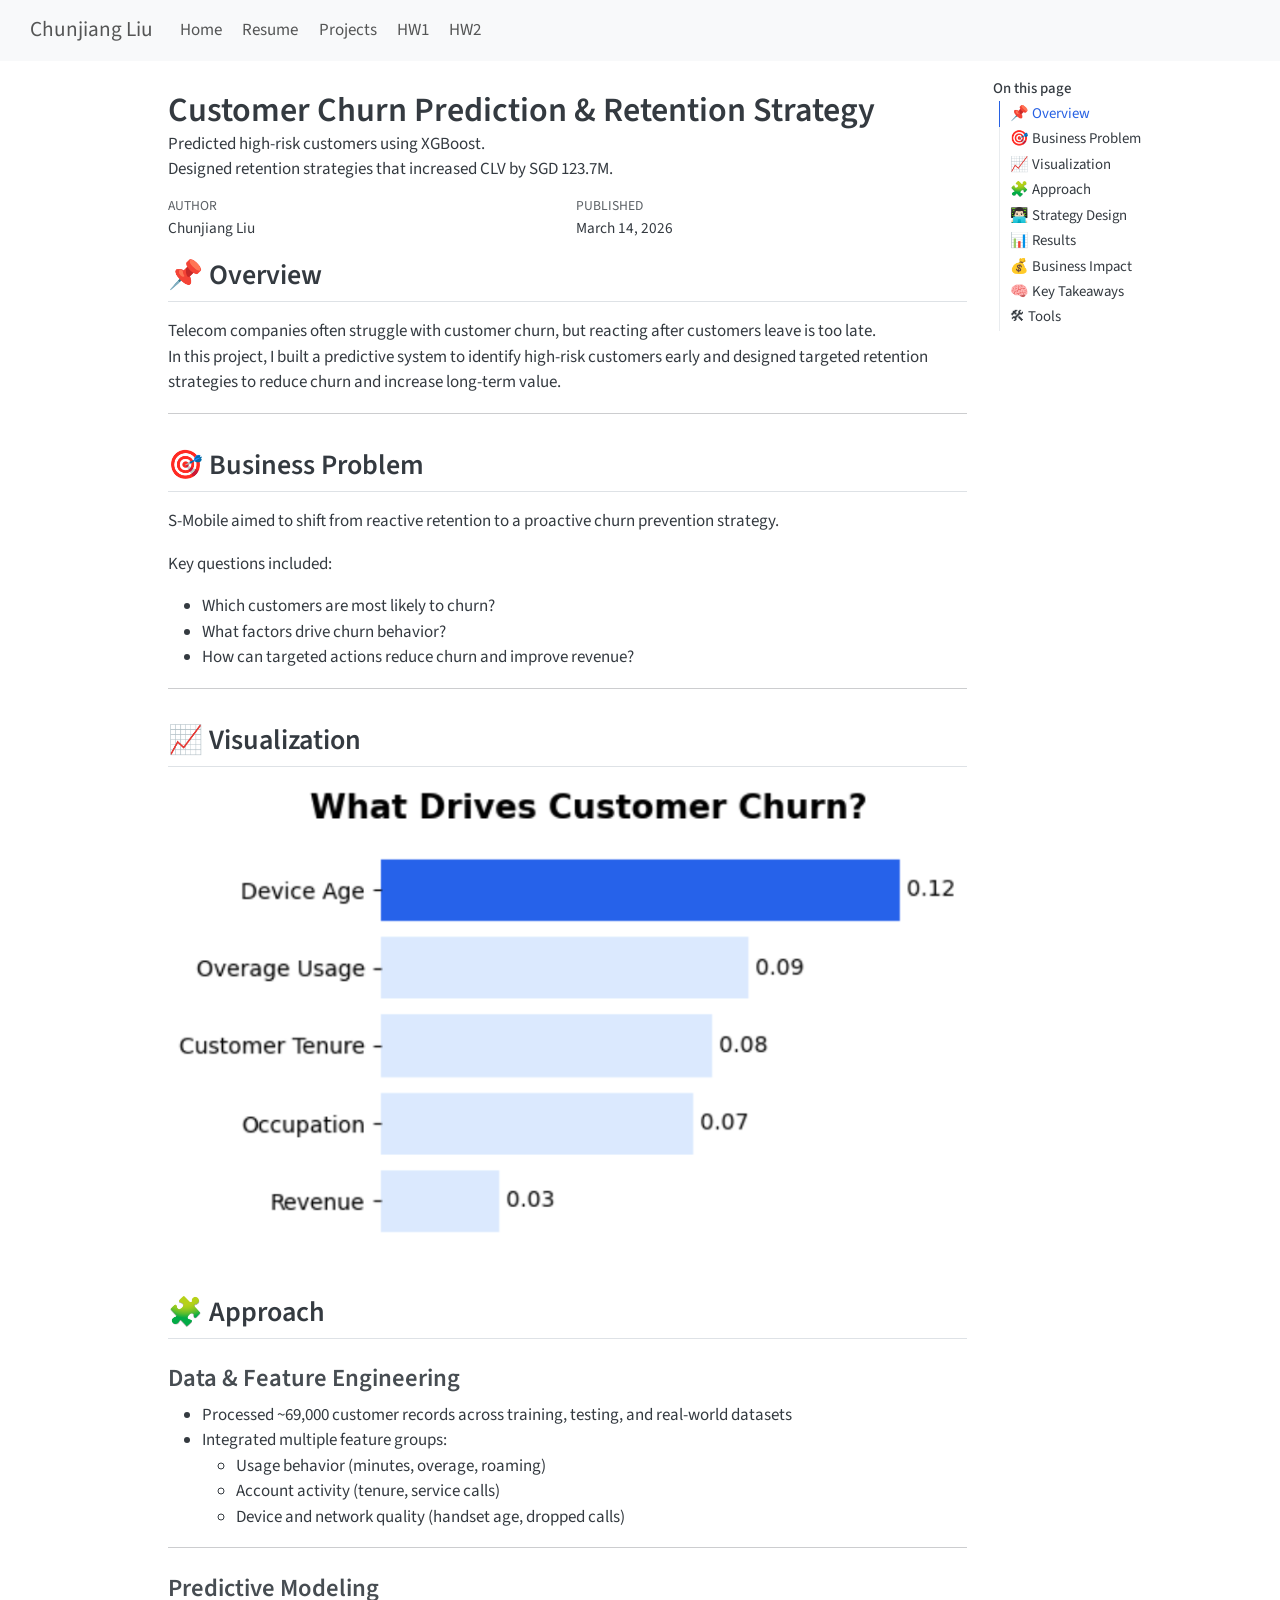
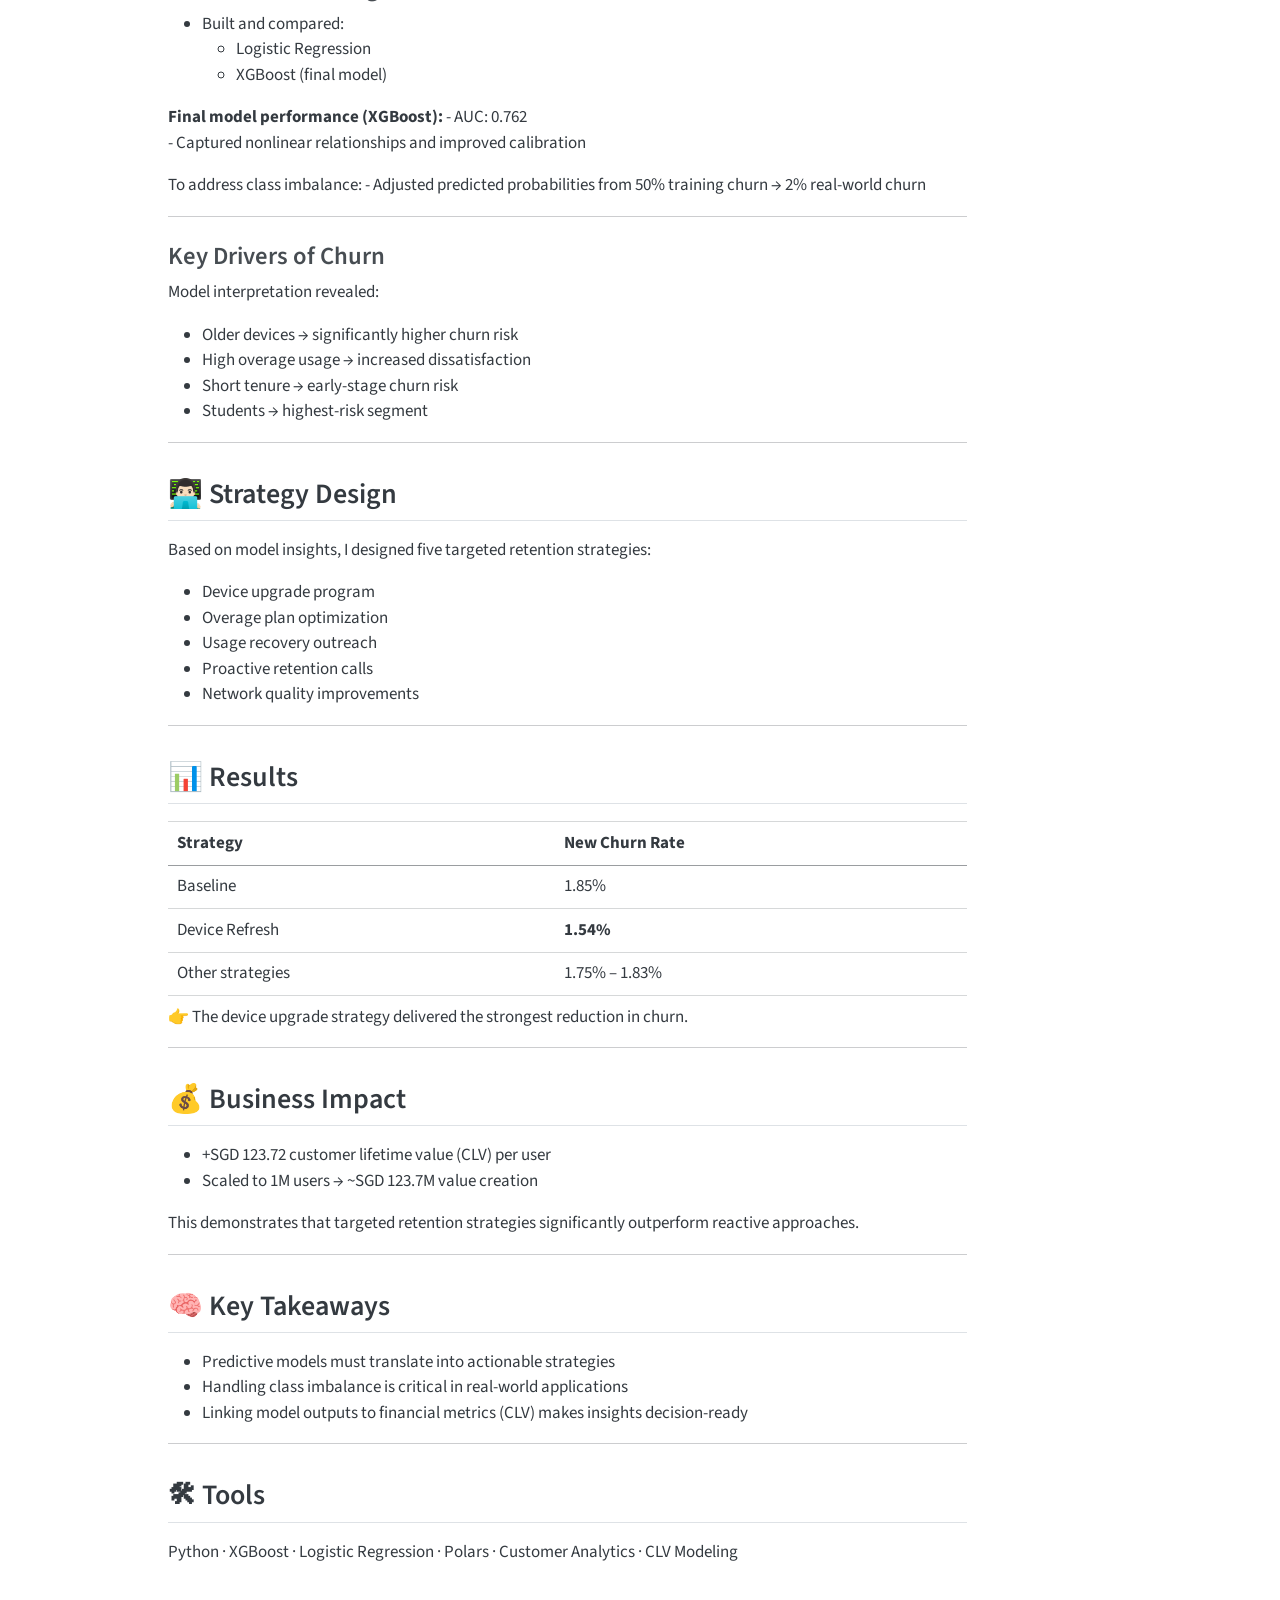
==== commit 9e25fcfe: "Re-render site and update navbar" ====
--- a/docs/projects/project1/index.html
+++ b/docs/projects/project1/index.html
@@ -108,6 +108,10 @@
   <li class="nav-item">
     <a class="nav-link" href="../../hw1.html"> 
 <span class="menu-text">HW1</span></a>
+  </li>  
+  <li class="nav-item">
+    <a class="nav-link" href="../../hw2_questions.html"> 
+<span class="menu-text">HW2</span></a>
   </li>  
 </ul>
           </div> <!-- /navcollapse -->
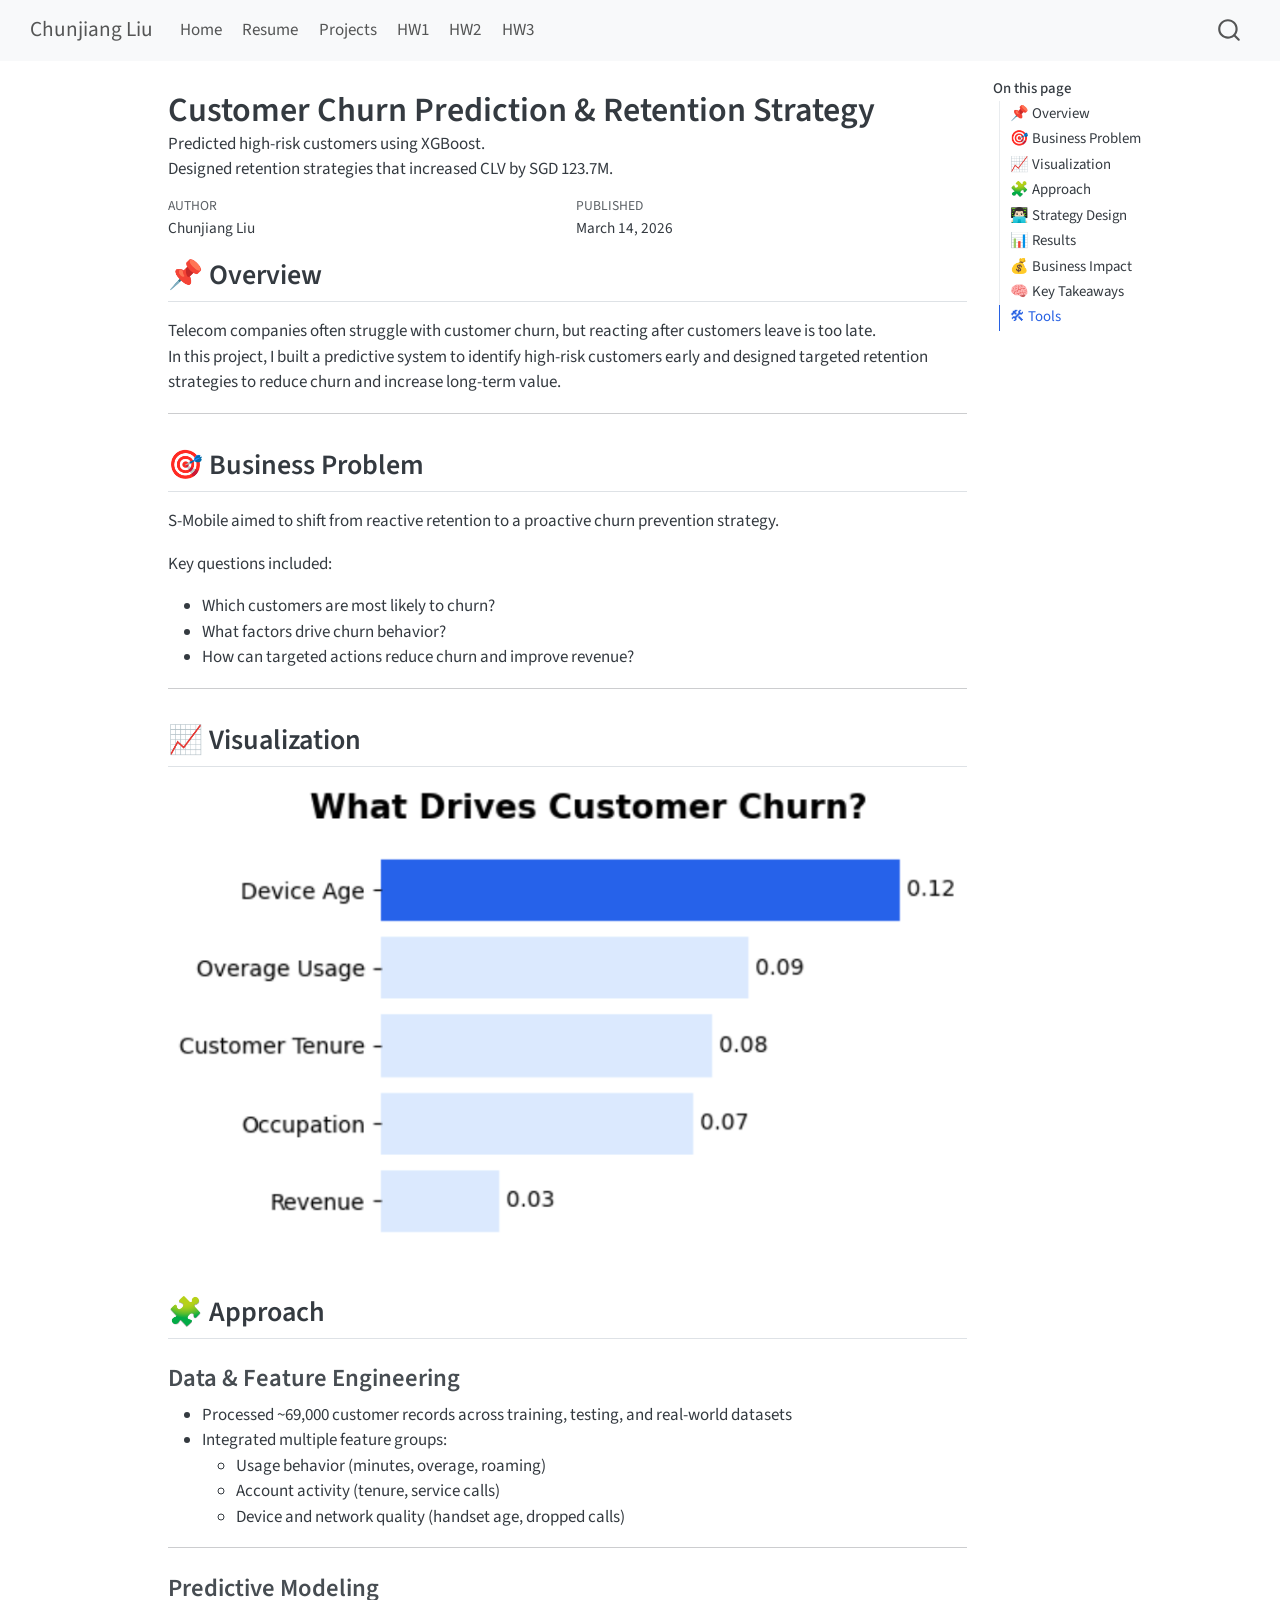
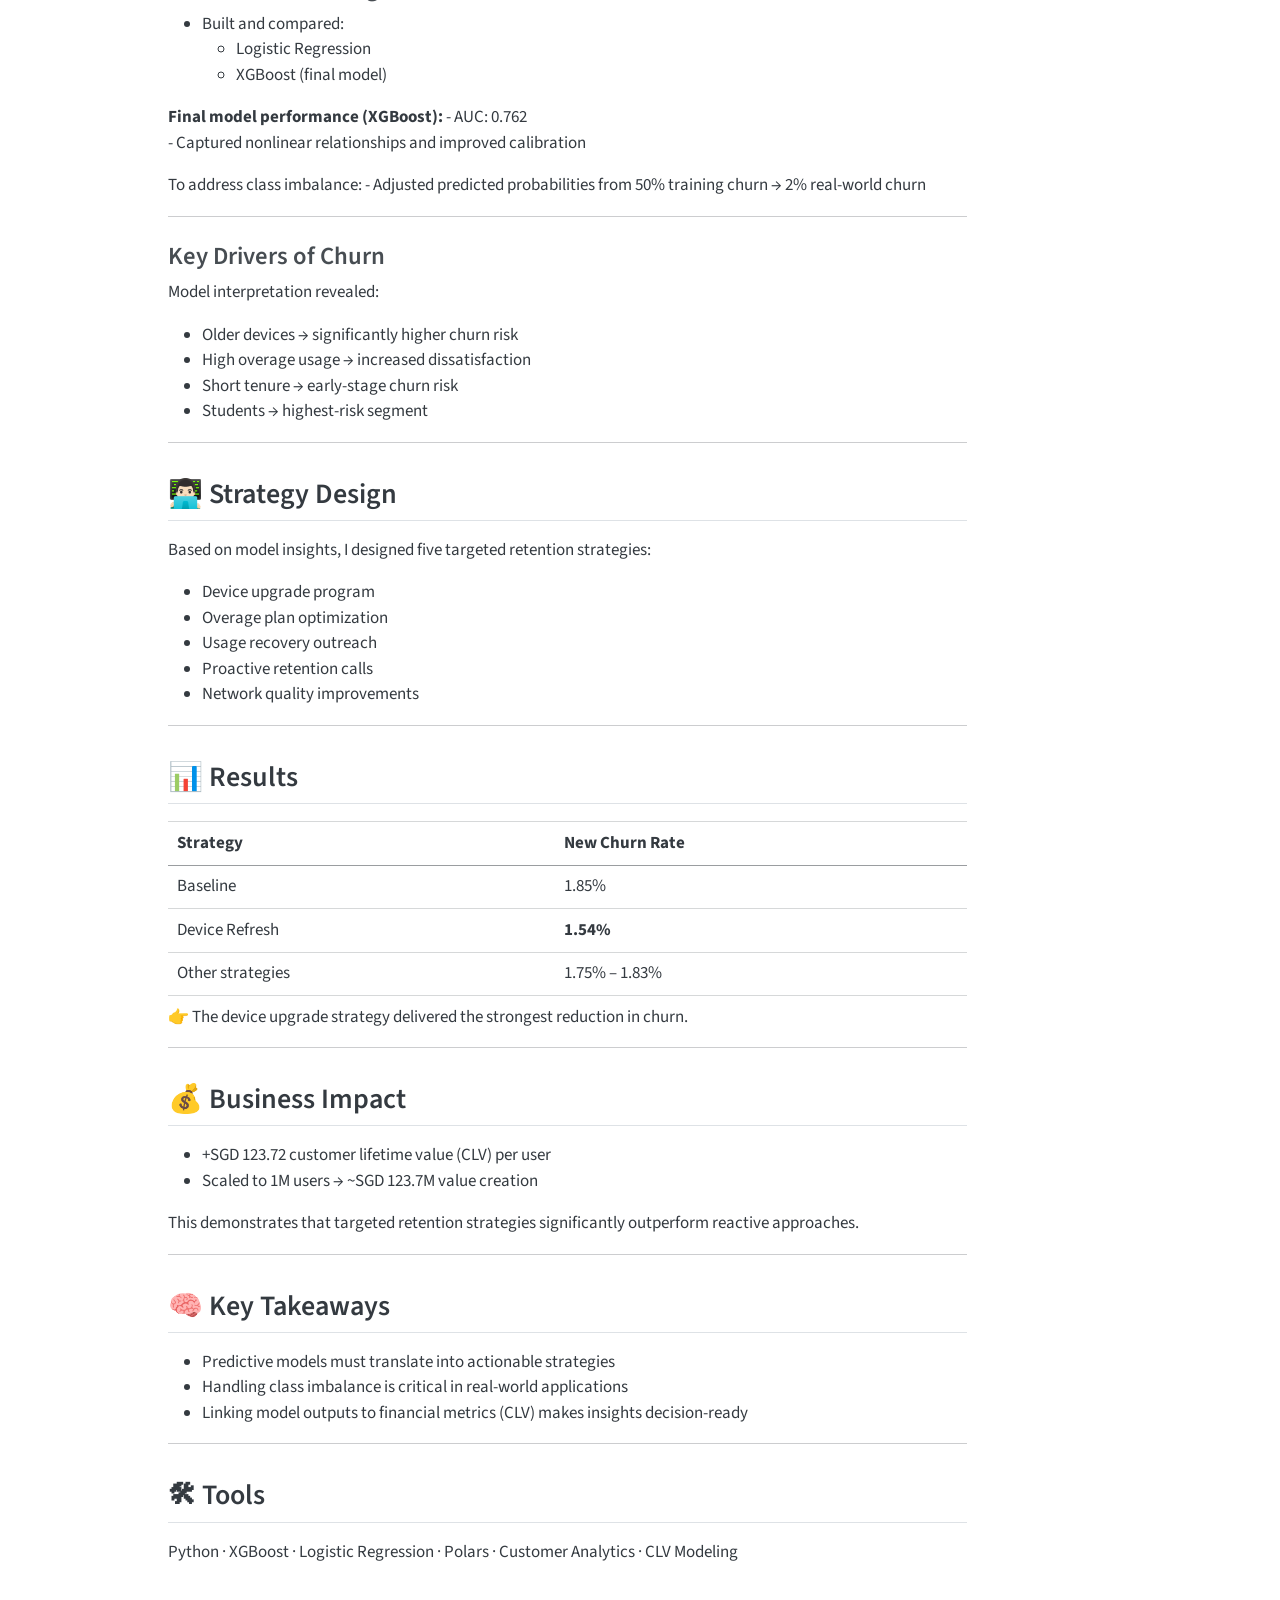
==== commit f44ffcfd: "Update navigation project titles" ====
--- a/docs/projects/project1/index.html
+++ b/docs/projects/project1/index.html
@@ -2,7 +2,7 @@
 <html xmlns="http://www.w3.org/1999/xhtml" lang="en" xml:lang="en"><head>
 
 <meta charset="utf-8">
-<meta name="generator" content="quarto-1.9.13">
+<meta name="generator" content="quarto-1.9.36">
 
 <meta name="viewport" content="width=device-width, initial-scale=1.0, user-scalable=yes">
 
@@ -12,6 +12,9 @@
 
 <title>Customer Churn Prediction &amp; Retention Strategy – Chunjiang Liu</title>
 <style>
+/* Default styles provided by pandoc.
+** See https://pandoc.org/MANUAL.html#variables-for-html for config info.
+*/
 code{white-space: pre-wrap;}
 span.smallcaps{font-variant: small-caps;}
 div.columns{display: flex; gap: min(4vw, 1.5em);}
@@ -35,15 +38,14 @@
 <meta name="quarto:offset" content="../../">
 <script src="../../site_libs/quarto-html/quarto.js" type="module"></script>
 <script src="../../site_libs/quarto-html/tabsets/tabsets.js" type="module"></script>
-<script src="../../site_libs/quarto-html/axe/axe-check.js" type="module"></script>
 <script src="../../site_libs/quarto-html/popper.min.js"></script>
 <script src="../../site_libs/quarto-html/tippy.umd.min.js"></script>
 <script src="../../site_libs/quarto-html/anchor.min.js"></script>
 <link href="../../site_libs/quarto-html/tippy.css" rel="stylesheet">
-<link href="../../site_libs/quarto-html/quarto-syntax-highlighting-ac077c1e730dfeb5e42400639d17284e.css" rel="stylesheet" id="quarto-text-highlighting-styles">
+<link href="../../site_libs/quarto-html/quarto-syntax-highlighting-845c23b38eaddc0f92fda52bfe77a8c8.css" rel="stylesheet" id="quarto-text-highlighting-styles">
 <script src="../../site_libs/bootstrap/bootstrap.min.js"></script>
 <link href="../../site_libs/bootstrap/bootstrap-icons.css" rel="stylesheet">
-<link href="../../site_libs/bootstrap/bootstrap-d9d4f0765c13753338fdcb6119180560.min.css" rel="stylesheet" append-hash="true" id="quarto-bootstrap" data-mode="light">
+<link href="../../site_libs/bootstrap/bootstrap-158031087360bce0ff56dc785ce39e06.min.css" rel="stylesheet" append-hash="true" id="quarto-bootstrap" data-mode="light">
 <script id="quarto-search-options" type="application/json">{
   "location": "navbar",
   "copy-button": false,
@@ -112,6 +114,10 @@
   <li class="nav-item">
     <a class="nav-link" href="../../hw2_questions.html"> 
 <span class="menu-text">HW2</span></a>
+  </li>  
+  <li class="nav-item">
+    <a class="nav-link" href="../../projects/project_3_mle/hw3_questions.html"> 
+<span class="menu-text">HW3</span></a>
   </li>  
 </ul>
           </div> <!-- /navcollapse -->
--- a/docs/site_libs/quarto-html/quarto-syntax-highlighting-845c23b38eaddc0f92fda52bfe77a8c8.css
+++ b/docs/site_libs/quarto-html/quarto-syntax-highlighting-845c23b38eaddc0f92fda52bfe77a8c8.css
@@ -0,0 +1,236 @@
+/* quarto syntax highlight colors */
+:root {
+  --quarto-hl-ot-color: #003B4F;
+  --quarto-hl-at-color: #657422;
+  --quarto-hl-ss-color: #20794D;
+  --quarto-hl-an-color: #5E5E5E;
+  --quarto-hl-fu-color: #4758AB;
+  --quarto-hl-st-color: #20794D;
+  --quarto-hl-cf-color: #003B4F;
+  --quarto-hl-op-color: #5E5E5E;
+  --quarto-hl-er-color: #AD0000;
+  --quarto-hl-bn-color: #AD0000;
+  --quarto-hl-al-color: #AD0000;
+  --quarto-hl-va-color: #111111;
+  --quarto-hl-bu-color: inherit;
+  --quarto-hl-ex-color: inherit;
+  --quarto-hl-pp-color: #AD0000;
+  --quarto-hl-in-color: #5E5E5E;
+  --quarto-hl-vs-color: #20794D;
+  --quarto-hl-wa-color: #5E5E5E;
+  --quarto-hl-do-color: #5E5E5E;
+  --quarto-hl-im-color: #00769E;
+  --quarto-hl-ch-color: #20794D;
+  --quarto-hl-dt-color: #AD0000;
+  --quarto-hl-fl-color: #AD0000;
+  --quarto-hl-co-color: #5E5E5E;
+  --quarto-hl-cv-color: #5E5E5E;
+  --quarto-hl-cn-color: #8f5902;
+  --quarto-hl-sc-color: #5E5E5E;
+  --quarto-hl-dv-color: #AD0000;
+  --quarto-hl-kw-color: #003B4F;
+}
+
+/* other quarto variables */
+:root {
+  --quarto-font-monospace: SFMono-Regular, Menlo, Monaco, Consolas, "Liberation Mono", "Courier New", monospace;
+}
+
+/* syntax highlight based on Pandoc's rules */
+pre > code.sourceCode > span {
+  color: #003B4F;
+}
+
+code.sourceCode > span {
+  color: #003B4F;
+}
+
+div.sourceCode,
+div.sourceCode pre.sourceCode {
+  color: #003B4F;
+}
+
+/* Normal */
+code span {
+  color: #003B4F;
+}
+
+/* Alert */
+code span.al {
+  color: #AD0000;
+  font-style: inherit;
+}
+
+/* Annotation */
+code span.an {
+  color: #5E5E5E;
+  font-style: inherit;
+}
+
+/* Attribute */
+code span.at {
+  color: #657422;
+  font-style: inherit;
+}
+
+/* BaseN */
+code span.bn {
+  color: #AD0000;
+  font-style: inherit;
+}
+
+/* BuiltIn */
+code span.bu {
+  font-style: inherit;
+}
+
+/* ControlFlow */
+code span.cf {
+  color: #003B4F;
+  font-weight: bold;
+  font-style: inherit;
+}
+
+/* Char */
+code span.ch {
+  color: #20794D;
+  font-style: inherit;
+}
+
+/* Constant */
+code span.cn {
+  color: #8f5902;
+  font-style: inherit;
+}
+
+/* Comment */
+code span.co {
+  color: #5E5E5E;
+  font-style: inherit;
+}
+
+/* CommentVar */
+code span.cv {
+  color: #5E5E5E;
+  font-style: italic;
+}
+
+/* Documentation */
+code span.do {
+  color: #5E5E5E;
+  font-style: italic;
+}
+
+/* DataType */
+code span.dt {
+  color: #AD0000;
+  font-style: inherit;
+}
+
+/* DecVal */
+code span.dv {
+  color: #AD0000;
+  font-style: inherit;
+}
+
+/* Error */
+code span.er {
+  color: #AD0000;
+  font-style: inherit;
+}
+
+/* Extension */
+code span.ex {
+  font-style: inherit;
+}
+
+/* Float */
+code span.fl {
+  color: #AD0000;
+  font-style: inherit;
+}
+
+/* Function */
+code span.fu {
+  color: #4758AB;
+  font-style: inherit;
+}
+
+/* Import */
+code span.im {
+  color: #00769E;
+  font-style: inherit;
+}
+
+/* Information */
+code span.in {
+  color: #5E5E5E;
+  font-style: inherit;
+}
+
+/* Keyword */
+code span.kw {
+  color: #003B4F;
+  font-weight: bold;
+  font-style: inherit;
+}
+
+/* Operator */
+code span.op {
+  color: #5E5E5E;
+  font-style: inherit;
+}
+
+/* Other */
+code span.ot {
+  color: #003B4F;
+  font-style: inherit;
+}
+
+/* Preprocessor */
+code span.pp {
+  color: #AD0000;
+  font-style: inherit;
+}
+
+/* SpecialChar */
+code span.sc {
+  color: #5E5E5E;
+  font-style: inherit;
+}
+
+/* SpecialString */
+code span.ss {
+  color: #20794D;
+  font-style: inherit;
+}
+
+/* String */
+code span.st {
+  color: #20794D;
+  font-style: inherit;
+}
+
+/* Variable */
+code span.va {
+  color: #111111;
+  font-style: inherit;
+}
+
+/* VerbatimString */
+code span.vs {
+  color: #20794D;
+  font-style: inherit;
+}
+
+/* Warning */
+code span.wa {
+  color: #5E5E5E;
+  font-style: italic;
+}
+
+.prevent-inlining {
+  content: "</";
+}
+
+/*# sourceMappingURL=ac89f0bb514bba72461919f78549e31c.css.map */
